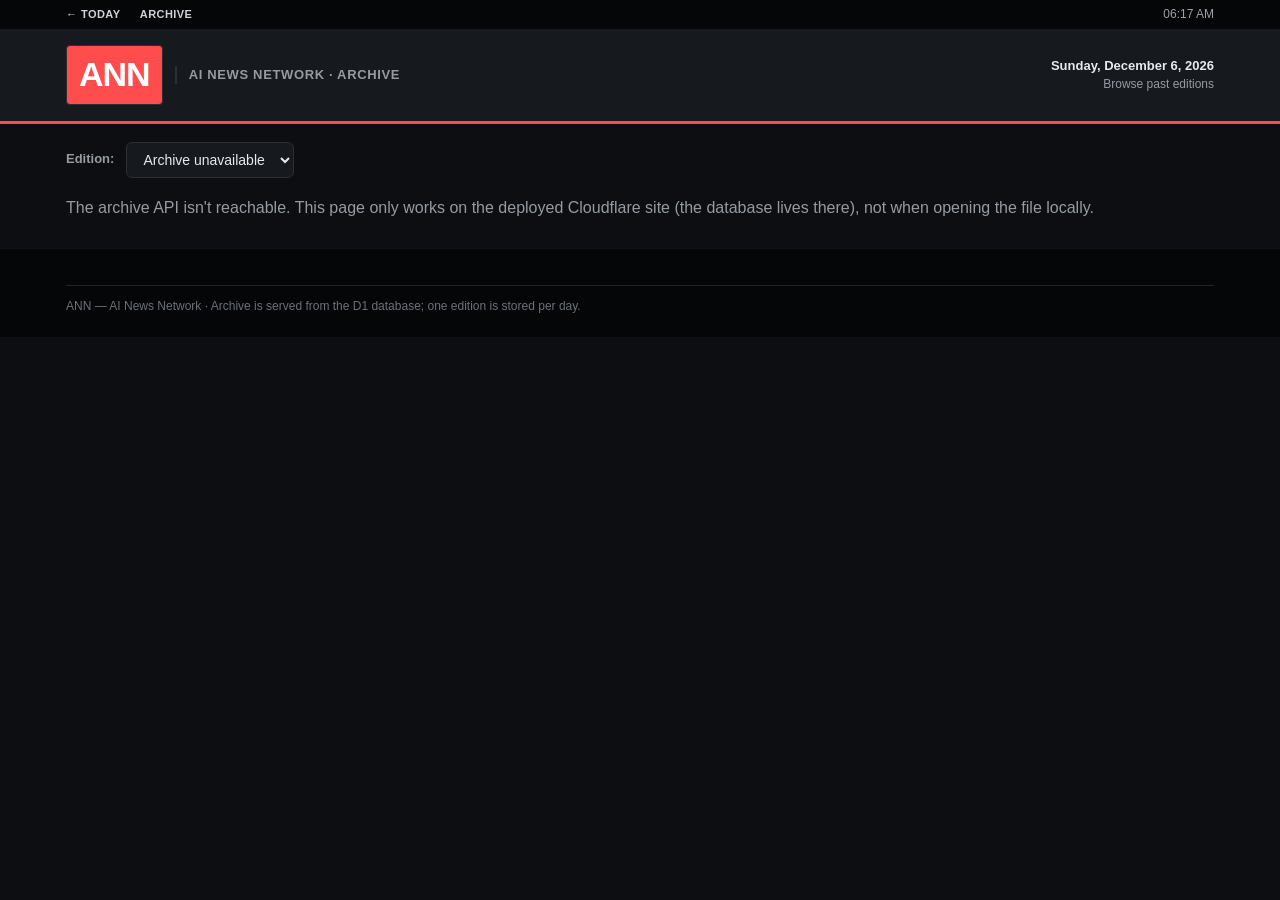
==== archive.html @ 75d77ffd "backend setup wrangler etc" ====
<!DOCTYPE html>
<html lang="en">
<head>
<meta charset="UTF-8">
<meta name="viewport" content="width=device-width, initial-scale=1.0">
<title>ANN — Archive</title>
<link rel="stylesheet" href="style.css">
<style>
  .arcbar{max-width:1180px;margin:18px auto 0;padding:0 16px;display:flex;gap:12px;align-items:center;flex-wrap:wrap}
  .arcbar select{background:var(--ann-bg);color:var(--ann-ink);border:1px solid var(--ann-line);border-radius:6px;padding:8px 12px;font-size:14px}
  .arcbar label{font-size:13px;color:var(--ann-grey);font-weight:600}
  .arcwrap{max-width:1180px;margin:18px auto;padding:0 16px}
  .arcwrap .ed-hero{font-size:24px;font-weight:800;letter-spacing:-.4px;margin:4px 0 16px}
</style>
</head>
<body>

  <div class="topbar">
    <div class="wrap">
      <div class="nav">
        <a href="index.html">← Today</a>
        <a href="archive.html">Archive</a>
      </div>
      <div class="clock" id="clock">—</div>
    </div>
  </div>

  <header class="masthead">
    <div class="wrap">
      <a class="logo" href="index.html">
        <span class="mark">ANN</span>
        <span class="tag">AI&nbsp;News&nbsp;Network · Archive</span>
      </a>
      <div class="date">
        <strong id="today">—</strong>
        Browse past editions
      </div>
    </div>
  </header>

  <div class="arcbar">
    <label for="dates">Edition:</label>
    <select id="dates"><option>Loading…</option></select>
  </div>

  <div class="arcwrap" id="out">
    <p style="color:var(--ann-grey);padding:8px 0">Loading archive…</p>
  </div>

  <footer>
    <div class="wrap">
      <div class="fine">ANN — AI News Network · Archive is served from the D1 database; one edition is stored per day.</div>
    </div>
  </footer>

  <script>
  function esc(s){ return (s||"").replace(/&/g,"&amp;").replace(/</g,"&lt;").replace(/>/g,"&gt;"); }
  var sel = document.getElementById("dates");
  var out = document.getElementById("out");
  var preselect = new URLSearchParams(location.search).get("date");

  function listRow(a, date){
    return '<div class="li" onclick="location.href=\'article.html?id='+encodeURIComponent(a.id)+'&date='+encodeURIComponent(date)+'\'" style="cursor:pointer">'+
      '<div class="k">'+esc(a.kicker)+'</div>'+
      '<h5>'+esc(a.title)+'</h5>'+
      '<p>'+esc(a.summary || a.dek || "")+'</p>'+
      '<div class="row"><span class="meta">'+(a.readMins||1)+' min read · '+esc(a.sourceName||"")+'</span></div>'+
    '</div>';
  }

  function renderEdition(date, D){
    var sections = [
      ["Top Story", [D.hero]],
      ["Headlines", D.headlines],
      ["From the wire", D.wire],
      ["Just Released", D.launches],
      ["AI for Frontend Devs", D.frontend],
      ["Research", D.papers]
    ];
    var html = '<div class="ed-hero">'+esc(D.builtFor || date)+'</div>';
    sections.forEach(function(s){
      if(!s[1] || !s[1].length) return;
      html += '<div class="section-head"><span class="bar"></span><h2>'+esc(s[0])+'</h2><span class="rule"></span></div>';
      html += '<div class="full-news">'+ s[1].map(function(a){return listRow(a, date);}).join("") +'</div>';
    });
    out.innerHTML = html;
  }

  function loadEdition(date){
    out.innerHTML = '<p style="color:var(--ann-grey);padding:8px 0">Loading '+esc(date)+'…</p>';
    fetch("/api/edition/" + encodeURIComponent(date)).then(function(r){
      if(!r.ok) throw new Error(); return r.json();
    }).then(function(D){ renderEdition(date, D); })
      .catch(function(){ out.innerHTML = '<p style="color:var(--ann-grey)">Could not load that edition.</p>'; });
  }

  fetch("/api/editions").then(function(r){
    if(!r.ok) throw new Error(); return r.json();
  }).then(function(dates){
    if(!dates.length){
      sel.innerHTML = '<option>No editions yet</option>';
      out.innerHTML = '<p style="color:var(--ann-grey)">No archived editions yet. Once the daily task has run a few times, past days will appear here.</p>';
      return;
    }
    sel.innerHTML = dates.map(function(d){return '<option value="'+d+'">'+d+'</option>';}).join("");
    var start = (preselect && dates.indexOf(preselect)>=0) ? preselect : dates[0];
    sel.value = start;
    loadEdition(start);
    sel.onchange = function(){ loadEdition(sel.value); };
  }).catch(function(){
    sel.innerHTML = '<option>Archive unavailable</option>';
    out.innerHTML = '<p style="color:var(--ann-grey)">The archive API isn\'t reachable. This page only works on the deployed Cloudflare site (the database lives there), not when opening the file locally.</p>';
  });

  function tick(){
    var n=new Date();
    var days=["Sunday","Monday","Tuesday","Wednesday","Thursday","Friday","Saturday"];
    var months=["January","February","March","April","May","June","July","August","September","October","November","December"];
    document.getElementById("today").textContent = days[n.getDay()]+", "+months[n.getMonth()]+" "+n.getDate()+", "+n.getFullYear();
    document.getElementById("clock").textContent = n.toLocaleTimeString([], {hour:'2-digit',minute:'2-digit'});
  }
  tick();
  </script>
</body>
</html>
---- style.css ----
:root{
  --ann-red:#ff4d4d;       /* brighter red reads better on dark */
  --ann-dark:#050608;      /* top bar / footer — darkest */
  --ann-ink:#e7e9ec;       /* primary text */
  --ann-grey:#969ba1;      /* secondary text */
  --ann-line:#2a2e35;      /* borders / dividers */
  --ann-bg:#16191e;        /* cards & surfaces */
  --ann-soft:#0c0e11;      /* page background */
  --ann-body:#c4c9cf;      /* long-form body text */
}
*{box-sizing:border-box;margin:0;padding:0}
body{
  font-family:-apple-system,BlinkMacSystemFont,"Segoe UI",Helvetica,Arial,sans-serif;
  color:var(--ann-ink);background:var(--ann-soft);line-height:1.45;
}
a{color:inherit;text-decoration:none}
img{max-width:100%;display:block}

/* ---------- Top bar ---------- */
.topbar{background:var(--ann-dark);color:#fff;font-size:12px}
.topbar .wrap{max-width:1180px;margin:0 auto;display:flex;justify-content:space-between;align-items:center;padding:6px 16px}
.topbar .nav a{margin-right:16px;color:#cfd2d6;letter-spacing:.04em;text-transform:uppercase;font-weight:600;font-size:11px}
.topbar .nav a:hover{color:#fff}
.topbar .clock{color:#9aa0a6}

/* ---------- Masthead ---------- */
.masthead{background:var(--ann-bg);border-bottom:3px solid var(--ann-red)}
.masthead .wrap{max-width:1180px;margin:0 auto;display:flex;align-items:center;gap:18px;padding:16px}
.logo{display:flex;align-items:center}
.logo .mark{background:var(--ann-red);color:#fff;font-weight:800;font-size:34px;letter-spacing:-1px;padding:4px 12px;border-radius:4px}
.logo .tag{font-size:13px;color:var(--ann-grey);font-weight:600;margin-left:12px;border-left:2px solid var(--ann-line);padding-left:12px;text-transform:uppercase;letter-spacing:.05em}
.masthead .date{margin-left:auto;text-align:right;font-size:12px;color:var(--ann-grey)}
.masthead .date strong{display:block;color:var(--ann-ink);font-size:13px}

/* ---------- Read controls ---------- */
.readbar{max-width:1180px;margin:10px auto 0;padding:0 16px;display:flex;align-items:center;gap:12px;font-size:12px;color:var(--ann-grey)}
.readbar .pill{background:var(--ann-bg);border:1px solid var(--ann-line);border-radius:20px;padding:5px 12px;cursor:pointer;font-weight:600;color:var(--ann-ink)}
.readbar .pill:hover{border-color:var(--ann-red);color:var(--ann-red)}
.readbar .count{margin-left:auto}

/* ---------- Breaking ticker ---------- */
.ticker{background:var(--ann-red);color:#fff;display:flex;align-items:center;overflow:hidden;margin-top:10px}
.ticker .label{background:#000;font-weight:800;font-size:12px;letter-spacing:.08em;padding:8px 14px;text-transform:uppercase;white-space:nowrap;flex-shrink:0}
.ticker .track{white-space:nowrap;overflow:hidden;flex:1}
.ticker .move{display:inline-block;padding:8px 0;animation:scroll 40s linear infinite;font-size:13px;font-weight:600}
.ticker .move span{margin:0 28px}
.ticker .move span::before{content:"•";color:#ffd2d2;margin-right:28px}
@keyframes scroll{from{transform:translateX(0)}to{transform:translateX(-50%)}}

/* ---------- Layout ---------- */
.container{max-width:1180px;margin:18px auto;padding:0 16px;display:grid;grid-template-columns:1fr 320px;gap:28px}
@media(max-width:900px){.container{grid-template-columns:1fr}}

.section-head{display:flex;align-items:center;gap:10px;margin:6px 0 14px}
.section-head h2{font-size:15px;text-transform:uppercase;letter-spacing:.06em;font-weight:800}
.section-head .bar{width:4px;height:18px;background:var(--ann-red);border-radius:2px}
.section-head .rule{flex:1;height:1px;background:var(--ann-line)}

/* ---------- Hero ---------- */
.hero{background:var(--ann-bg);border:1px solid var(--ann-line);border-radius:8px;overflow:hidden;margin-bottom:24px;cursor:pointer;transition:.15s}
.hero:hover{box-shadow:0 8px 26px rgba(0,0,0,.10)}
.hero .img{height:260px;position:relative;display:flex;align-items:center;justify-content:center}
.hero .img .kicker{position:absolute;top:14px;left:14px;background:var(--ann-red);color:#fff;font-size:11px;font-weight:800;letter-spacing:.06em;text-transform:uppercase;padding:5px 10px;border-radius:3px}
.hero .img .glyph{font-size:120px;opacity:.18;color:#fff;font-weight:800}
.hero .body{padding:20px}
.hero h1{font-size:30px;line-height:1.15;font-weight:800;letter-spacing:-.5px;margin-bottom:10px}
.hero p{color:var(--ann-body);font-size:15px}
.hero .meta{margin-top:12px;font-size:12px;color:var(--ann-grey);display:flex;gap:14px;flex-wrap:wrap;align-items:center}

/* ---------- Story grid ---------- */
.grid{display:grid;grid-template-columns:1fr 1fr;gap:18px;margin-bottom:8px}
@media(max-width:620px){.grid{grid-template-columns:1fr}}
.card{background:var(--ann-bg);border:1px solid var(--ann-line);border-radius:8px;overflow:hidden;transition:.15s;display:flex;flex-direction:column;cursor:pointer}
.card:hover{box-shadow:0 6px 20px rgba(0,0,0,.08);transform:translateY(-2px)}
.card .thumb{height:120px;display:flex;align-items:center;justify-content:center;font-size:42px;color:#fff;font-weight:800}
.card .c{padding:14px;flex:1;display:flex;flex-direction:column}
.card .kick{font-size:10px;font-weight:800;letter-spacing:.06em;text-transform:uppercase;color:var(--ann-red);margin-bottom:6px}
.card h3{font-size:16px;line-height:1.25;font-weight:700;margin-bottom:6px}
.card p{font-size:13px;color:var(--ann-grey)}
.card .src{margin-top:auto;padding-top:10px;font-size:11px;color:var(--ann-grey);display:flex;justify-content:space-between;align-items:center}

/* list blocks */
.full-news{background:var(--ann-bg);border:1px solid var(--ann-line);border-radius:8px;padding:4px 16px;margin-bottom:24px}
.li{padding:13px 0;border-bottom:1px solid var(--ann-line);cursor:pointer}
.li:last-child{border-bottom:none}
.li:hover h5{color:var(--ann-red)}
.li .k{font-size:10px;font-weight:800;text-transform:uppercase;letter-spacing:.05em;color:var(--ann-red)}
.li h5{font-size:15px;font-weight:700;margin:3px 0;transition:.12s}
.li p{font-size:13px;color:var(--ann-grey)}
.li .row{display:flex;justify-content:space-between;align-items:center;margin-top:6px}
.li .row .meta{font-size:11px;color:var(--ann-grey)}

/* read-time + mark-read */
.rt{font-size:11px;color:var(--ann-grey);white-space:nowrap}
.mark{font-size:11px;font-weight:700;color:var(--ann-grey);border:1px solid var(--ann-line);background:var(--ann-bg);border-radius:14px;padding:3px 9px;cursor:pointer}
.mark:hover{border-color:var(--ann-red);color:var(--ann-red)}
.is-read{opacity:.5}
.is-read .mark{background:#1a5e3a;color:#fff;border-color:#1a5e3a}

/* ---------- Sidebar ---------- */
.side{display:flex;flex-direction:column;gap:22px}
.panel{background:var(--ann-bg);border:1px solid var(--ann-line);border-radius:8px;overflow:hidden}
.panel .ph{background:var(--ann-ink);color:#fff;padding:11px 14px;font-size:13px;font-weight:800;text-transform:uppercase;letter-spacing:.05em}
.panel.claude .ph{background:#b5651d}
.panel.prompt .ph{background:#1a5e3a}
.panel .pb{padding:14px}
.tip{font-size:13px}
.tip h4{font-size:14px;margin-bottom:6px;color:#e0902f}
.tip p{color:var(--ann-body);margin-bottom:10px}
.tip code{background:#0c0e11;border:1px solid var(--ann-line);border-radius:4px;padding:1px 5px;font-size:12px;color:#e7e9ec}
.promptbox{background:#0f1b14;color:#d8f0e2;border-radius:6px;padding:12px;font-size:12.5px;font-family:ui-monospace,Menlo,Consolas,monospace;line-height:1.5;white-space:pre-wrap}
.copybtn{margin-top:10px;background:#1a5e3a;color:#fff;border:none;border-radius:5px;padding:8px 12px;font-size:12px;font-weight:700;cursor:pointer;width:100%}
.copybtn:active{transform:scale(.98)}
.yt{display:flex;gap:11px;padding:11px 0;border-bottom:1px solid var(--ann-line)}
.yt:last-child{border-bottom:none;padding-bottom:0}
.yt .play{flex-shrink:0;width:70px;height:46px;border-radius:5px;display:flex;align-items:center;justify-content:center;position:relative}
.yt .play::after{content:"";border-style:solid;border-width:8px 0 8px 13px;border-color:transparent transparent transparent #fff;margin-left:2px}
.yt .yc h5{font-size:12.5px;font-weight:700;line-height:1.25;margin-bottom:3px}
.yt .yc span{font-size:11px;color:var(--ann-grey)}
.fund{display:flex;justify-content:space-between;align-items:center;padding:9px 0;border-bottom:1px solid var(--ann-line);font-size:13px}
.fund:last-child{border-bottom:none}
.fund .amt{font-weight:800;color:#3ddc84}

/* ---------- Footer ---------- */
footer{background:var(--ann-dark);color:#9aa0a6;margin-top:30px;font-size:12px}
footer .wrap{max-width:1180px;margin:0 auto;padding:22px 16px}
footer .sources strong{color:#fff;display:block;margin-bottom:8px;text-transform:uppercase;letter-spacing:.05em;font-size:11px}
footer .sources a{color:#cfd2d6;display:inline-block;margin:2px 14px 2px 0}
footer .sources a:hover{color:#fff}
footer .fine{margin-top:14px;border-top:1px solid #222;padding-top:12px;color:#6b7177}

/* ---------- Article page ---------- */
.article{max-width:760px;margin:24px auto;padding:0 16px}
.backlink{display:inline-flex;align-items:center;gap:6px;font-size:13px;font-weight:600;color:var(--ann-red);margin-bottom:16px}
.backlink:hover{text-decoration:underline}
.article .hd .kicker{display:inline-block;background:var(--ann-red);color:#fff;font-size:11px;font-weight:800;text-transform:uppercase;letter-spacing:.06em;padding:4px 10px;border-radius:3px}
.article h1{font-size:34px;line-height:1.15;font-weight:800;letter-spacing:-.5px;margin:12px 0 10px}
.article .byline{font-size:12.5px;color:var(--ann-grey);display:flex;gap:14px;flex-wrap:wrap;align-items:center;border-bottom:1px solid var(--ann-line);padding-bottom:16px;margin-bottom:18px}
.article .dek{font-size:17px;color:var(--ann-body);font-weight:500;margin-bottom:18px}
.article .banner{height:220px;border-radius:10px;display:flex;align-items:center;justify-content:center;margin-bottom:22px}
.article .banner .glyph{font-size:96px;color:#fff;opacity:.2;font-weight:800}
.article .content p{font-size:16px;line-height:1.7;color:var(--ann-body);margin-bottom:16px}
.article .src-box{margin-top:24px;background:var(--ann-bg);border:1px solid var(--ann-line);border-radius:8px;padding:16px;font-size:13px}
.article .src-box a{color:var(--ann-red);font-weight:600}
.article .markbig{margin-top:18px}
.article .markbig .mark{font-size:13px;padding:8px 16px}
.notfound{text-align:center;padding:60px 16px}

/* dark-mode legibility overrides for inline-styled JS content */
#funding p, #videoList p, #funding p span{color:var(--ann-grey) !important}
#funding .note strong, #funding p strong{color:var(--ann-ink) !important}
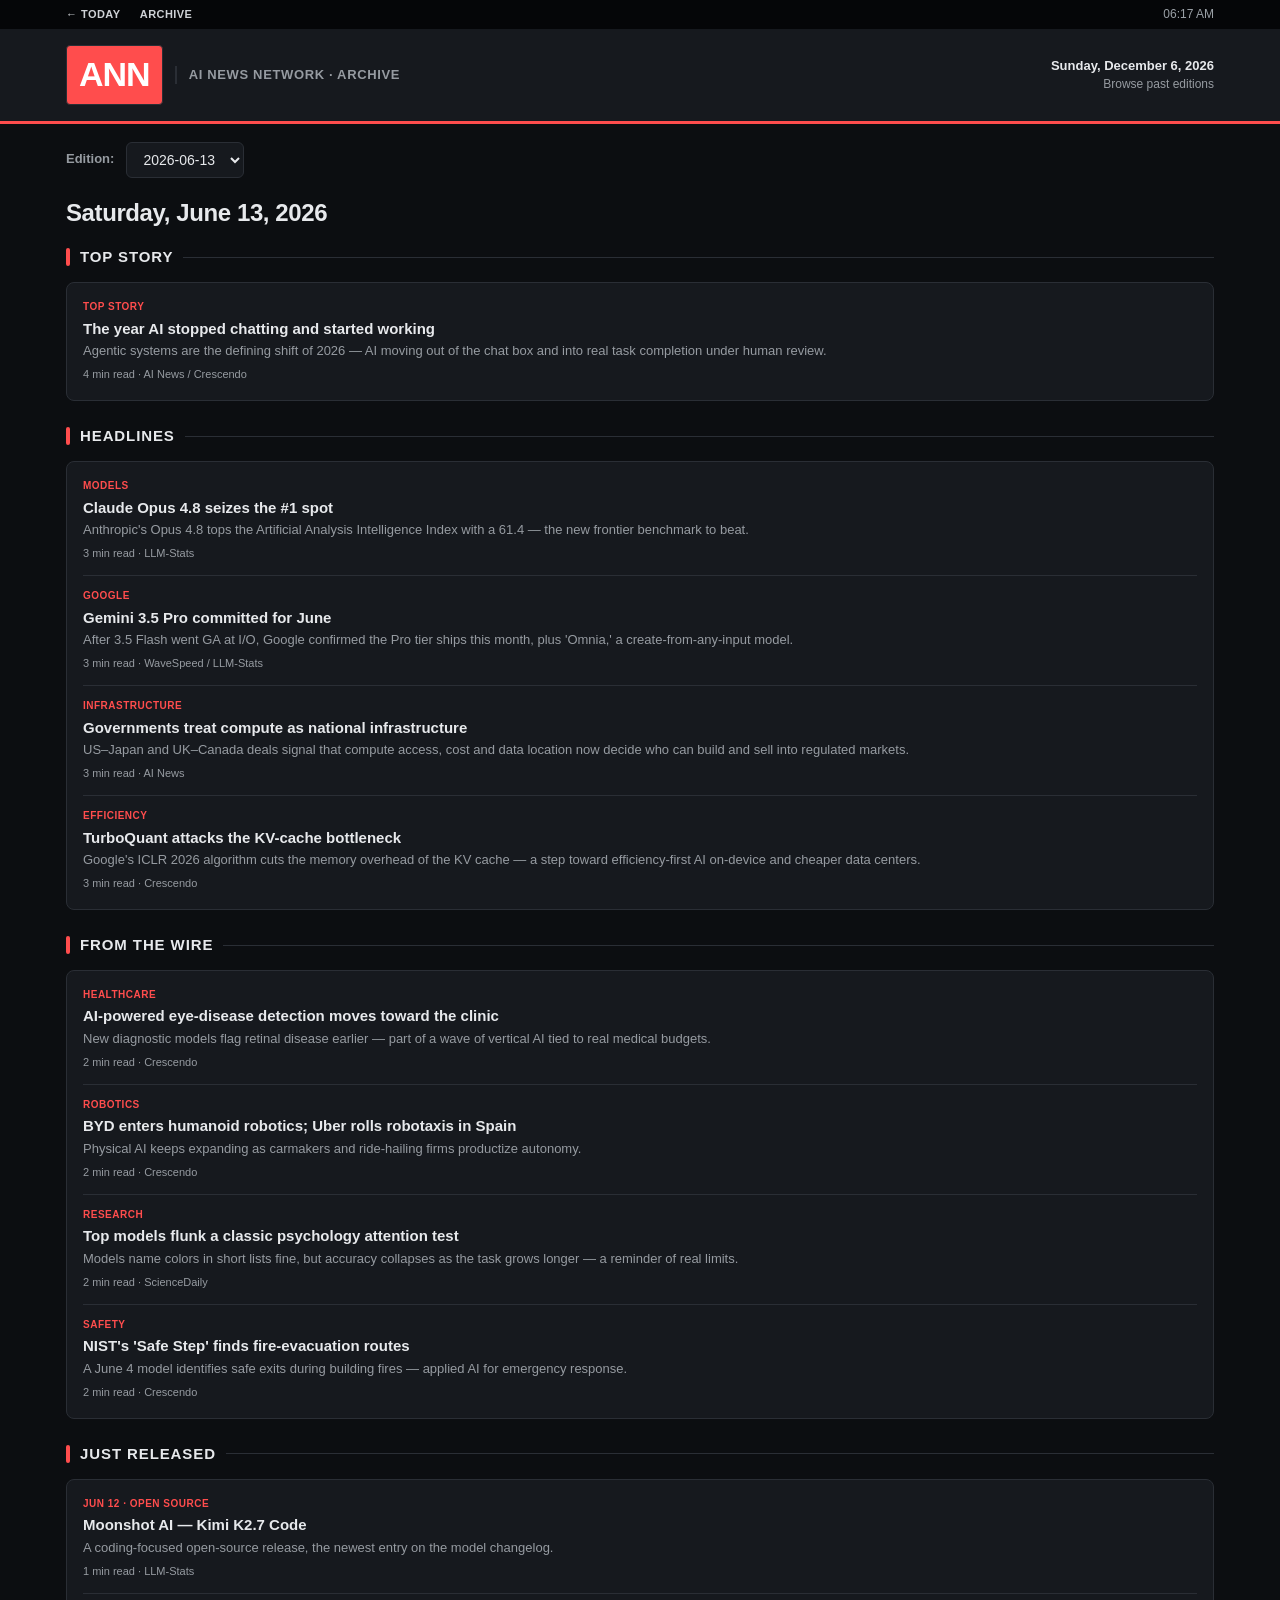
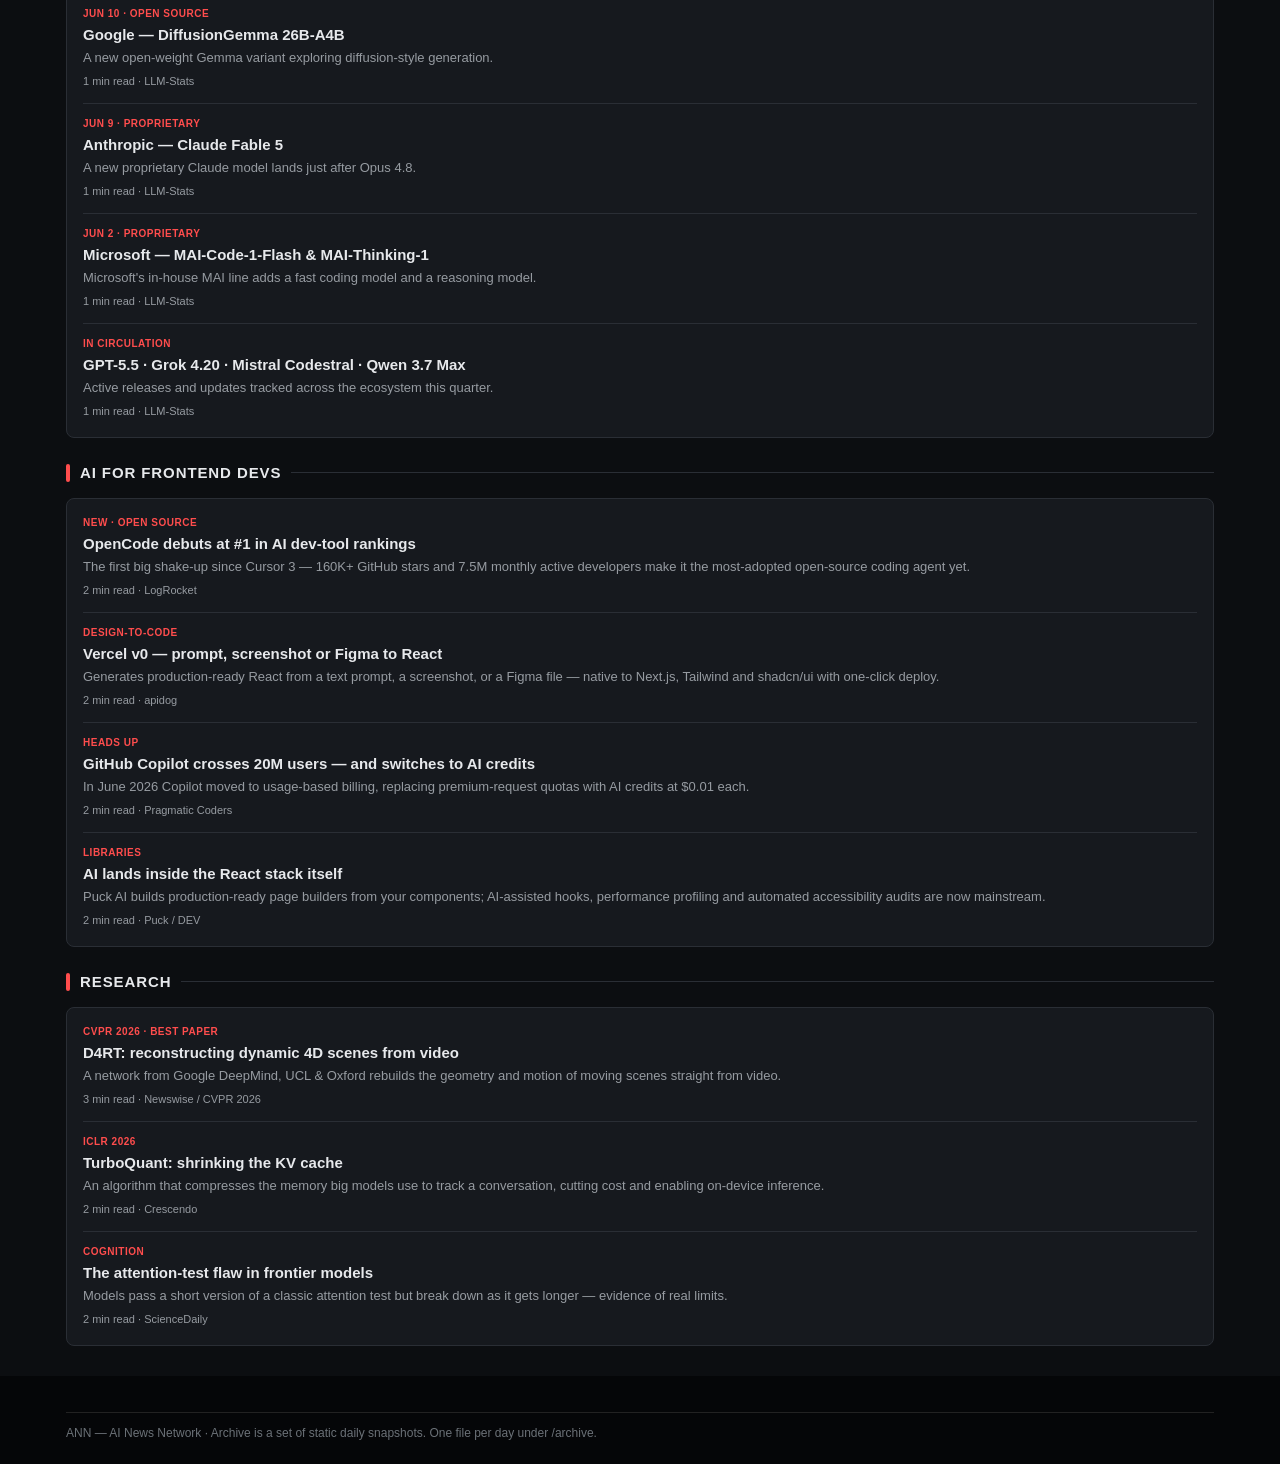
==== commit c12b12c5: "revert to FE only setup" ====
--- a/archive.html
+++ b/archive.html
@@ -49,15 +49,26 @@
 
   <footer>
     <div class="wrap">
-      <div class="fine">ANN — AI News Network · Archive is served from the D1 database; one edition is stored per day.</div>
+      <div class="fine">ANN — AI News Network · Archive is a set of static daily snapshots. One file per day under /archive.</div>
     </div>
   </footer>
 
+  <!-- static list of available editions -->
+  <script src="archive/manifest.js"></script>
   <script>
   function esc(s){ return (s||"").replace(/&/g,"&amp;").replace(/</g,"&lt;").replace(/>/g,"&gt;"); }
   var sel = document.getElementById("dates");
   var out = document.getElementById("out");
   var preselect = new URLSearchParams(location.search).get("date");
+  window.ANN_EDITIONS = window.ANN_EDITIONS || {};
+
+  function loadScript(src){
+    return new Promise(function(res, rej){
+      var s=document.createElement("script");
+      s.src=src; s.onload=res; s.onerror=function(){ rej(new Error("load "+src)); };
+      document.head.appendChild(s);
+    });
+  }
 
   function listRow(a, date){
     return '<div class="li" onclick="location.href=\'article.html?id='+encodeURIComponent(a.id)+'&date='+encodeURIComponent(date)+'\'" style="cursor:pointer">'+
@@ -87,19 +98,21 @@
   }
 
   function loadEdition(date){
+    if(window.ANN_EDITIONS[date]){ renderEdition(date, window.ANN_EDITIONS[date]); return; }
     out.innerHTML = '<p style="color:var(--ann-grey);padding:8px 0">Loading '+esc(date)+'…</p>';
-    fetch("/api/edition/" + encodeURIComponent(date)).then(function(r){
-      if(!r.ok) throw new Error(); return r.json();
-    }).then(function(D){ renderEdition(date, D); })
-      .catch(function(){ out.innerHTML = '<p style="color:var(--ann-grey)">Could not load that edition.</p>'; });
+    loadScript("archive/" + date + ".js").then(function(){
+      if(window.ANN_EDITIONS[date]) renderEdition(date, window.ANN_EDITIONS[date]);
+      else out.innerHTML = '<p style="color:var(--ann-grey)">That edition file is missing its data.</p>';
+    }).catch(function(){
+      out.innerHTML = '<p style="color:var(--ann-grey)">Could not load that edition file.</p>';
+    });
   }
 
-  fetch("/api/editions").then(function(r){
-    if(!r.ok) throw new Error(); return r.json();
-  }).then(function(dates){
+  (function init(){
+    var dates = window.ANN_ARCHIVE || [];
     if(!dates.length){
       sel.innerHTML = '<option>No editions yet</option>';
-      out.innerHTML = '<p style="color:var(--ann-grey)">No archived editions yet. Once the daily task has run a few times, past days will appear here.</p>';
+      out.innerHTML = '<p style="color:var(--ann-grey)">No archived editions yet. Each morning the task saves that day\'s edition here.</p>';
       return;
     }
     sel.innerHTML = dates.map(function(d){return '<option value="'+d+'">'+d+'</option>';}).join("");
@@ -107,10 +120,7 @@
     sel.value = start;
     loadEdition(start);
     sel.onchange = function(){ loadEdition(sel.value); };
-  }).catch(function(){
-    sel.innerHTML = '<option>Archive unavailable</option>';
-    out.innerHTML = '<p style="color:var(--ann-grey)">The archive API isn\'t reachable. This page only works on the deployed Cloudflare site (the database lives there), not when opening the file locally.</p>';
-  });
+  })();
 
   function tick(){
     var n=new Date();
